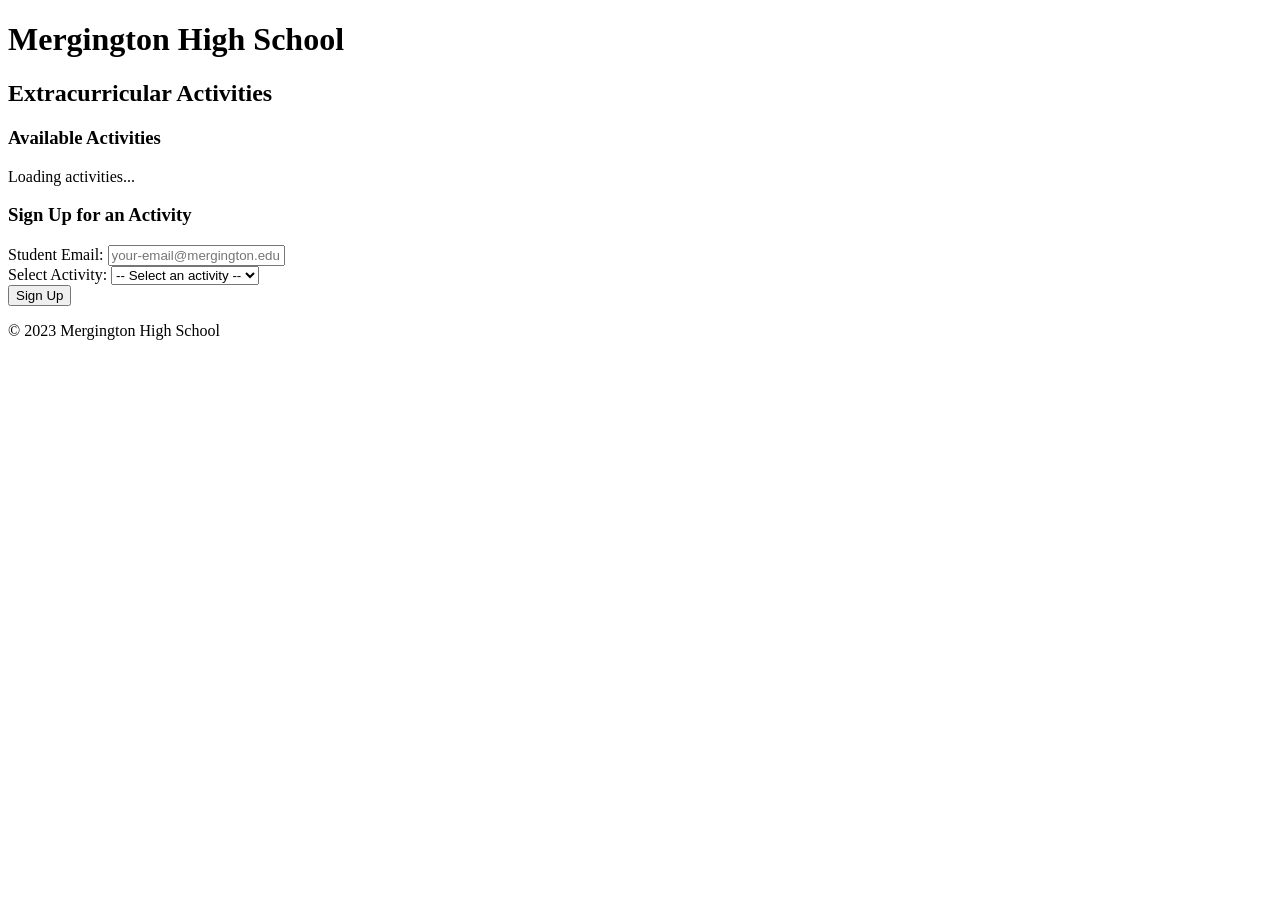
==== src/static/index.html @ f640790f "Initial commit" ====
<!DOCTYPE html>
<html lang="en">
  <head>
    <meta charset="UTF-8" />
    <meta name="viewport" content="width=device-width, initial-scale=1.0" />
    <title>Mergington High School Activities</title>
    <link rel="stylesheet" href="styles.css" />
  </head>
  <body>
    <header>
      <h1>Mergington High School</h1>
      <h2>Extracurricular Activities</h2>
    </header>

    <main>
      <section id="activities-container">
        <h3>Available Activities</h3>
        <div id="activities-list">
          <!-- Activities will be loaded here -->
          <p>Loading activities...</p>
        </div>
      </section>

      <section id="signup-container">
        <h3>Sign Up for an Activity</h3>
        <form id="signup-form">
          <div class="form-group">
            <label for="email">Student Email:</label>
            <input type="email" id="email" required placeholder="your-email@mergington.edu" />
          </div>
          <div class="form-group">
            <label for="activity">Select Activity:</label>
            <select id="activity" required>
              <option value="">-- Select an activity --</option>
              <!-- Activity options will be loaded here -->
            </select>
          </div>
          <button type="submit">Sign Up</button>
        </form>
        <div id="message" class="hidden"></div>
      </section>
    </main>

    <footer>
      <p>&copy; 2023 Mergington High School</p>
    </footer>

    <script src="app.js"></script>
  </body>
</html>
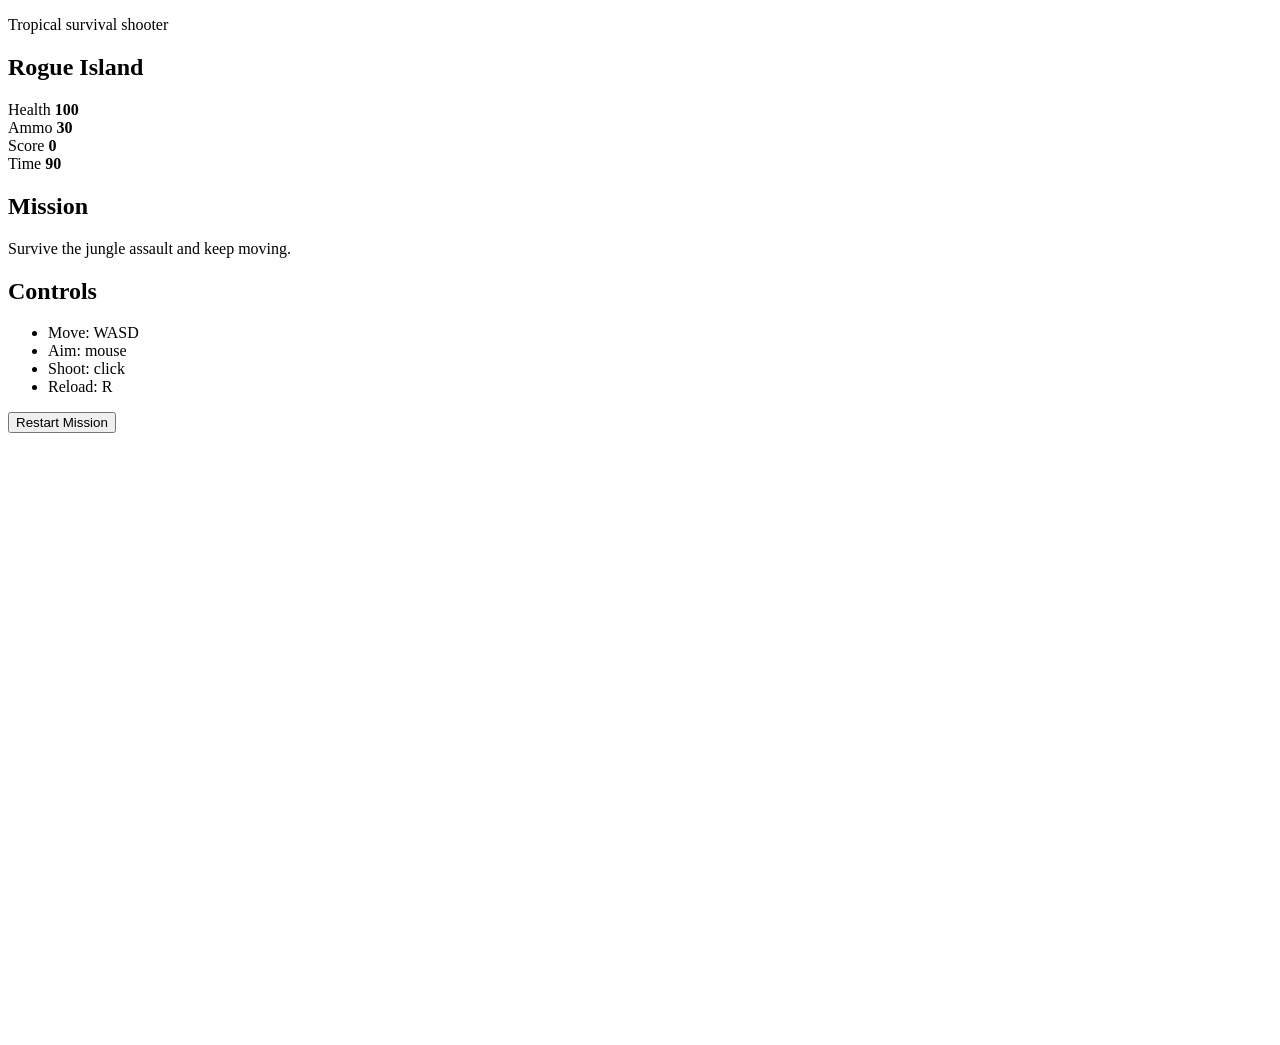
==== commit e44a71f0: "Replace the starter activity page with a playable tropical survival shooter game UI." ====
--- a/src/static/index.html
+++ b/src/static/index.html
@@ -3,47 +3,58 @@
   <head>
     <meta charset="UTF-8" />
     <meta name="viewport" content="width=device-width, initial-scale=1.0" />
-    <title>Mergington High School Activities</title>
+    <title>Rogue Island</title>
     <link rel="stylesheet" href="styles.css" />
   </head>
   <body>
-    <header>
-      <h1>Mergington High School</h1>
-      <h2>Extracurricular Activities</h2>
-    </header>
+    <div class="game-shell">
+      <aside class="hud-panel">
+        <div class="brand-block">
+          <p class="eyebrow">Tropical survival shooter</p>
+          <h1>Rogue Island</h1>
+        </div>
 
-    <main>
-      <section id="activities-container">
-        <h3>Available Activities</h3>
-        <div id="activities-list">
-          <!-- Activities will be loaded here -->
-          <p>Loading activities...</p>
+        <div class="stats-grid">
+          <div class="stat-box">
+            <span>Health</span>
+            <strong id="healthValue">100</strong>
+          </div>
+          <div class="stat-box">
+            <span>Ammo</span>
+            <strong id="ammoValue">30</strong>
+          </div>
+          <div class="stat-box">
+            <span>Score</span>
+            <strong id="scoreValue">0</strong>
+          </div>
+          <div class="stat-box">
+            <span>Time</span>
+            <strong id="timeValue">90</strong>
+          </div>
         </div>
-      </section>
 
-      <section id="signup-container">
-        <h3>Sign Up for an Activity</h3>
-        <form id="signup-form">
-          <div class="form-group">
-            <label for="email">Student Email:</label>
-            <input type="email" id="email" required placeholder="your-email@mergington.edu" />
-          </div>
-          <div class="form-group">
-            <label for="activity">Select Activity:</label>
-            <select id="activity" required>
-              <option value="">-- Select an activity --</option>
-              <!-- Activity options will be loaded here -->
-            </select>
-          </div>
-          <button type="submit">Sign Up</button>
-        </form>
-        <div id="message" class="hidden"></div>
-      </section>
-    </main>
+        <div class="mission-box">
+          <h2>Mission</h2>
+          <p id="statusMessage">Survive the jungle assault and keep moving.</p>
+        </div>
 
-    <footer>
-      <p>&copy; 2023 Mergington High School</p>
-    </footer>
+        <div class="controls-box">
+          <h2>Controls</h2>
+          <ul>
+            <li>Move: WASD</li>
+            <li>Aim: mouse</li>
+            <li>Shoot: click</li>
+            <li>Reload: R</li>
+          </ul>
+        </div>
+
+        <button id="restartButton" type="button">Restart Mission</button>
+      </aside>
+
+      <main class="arena-wrap">
+        <canvas id="gameCanvas" width="960" height="600" aria-label="Rogue Island game canvas"></canvas>
+      </main>
+    </div>
 
     <script src="app.js"></script>
   </body>
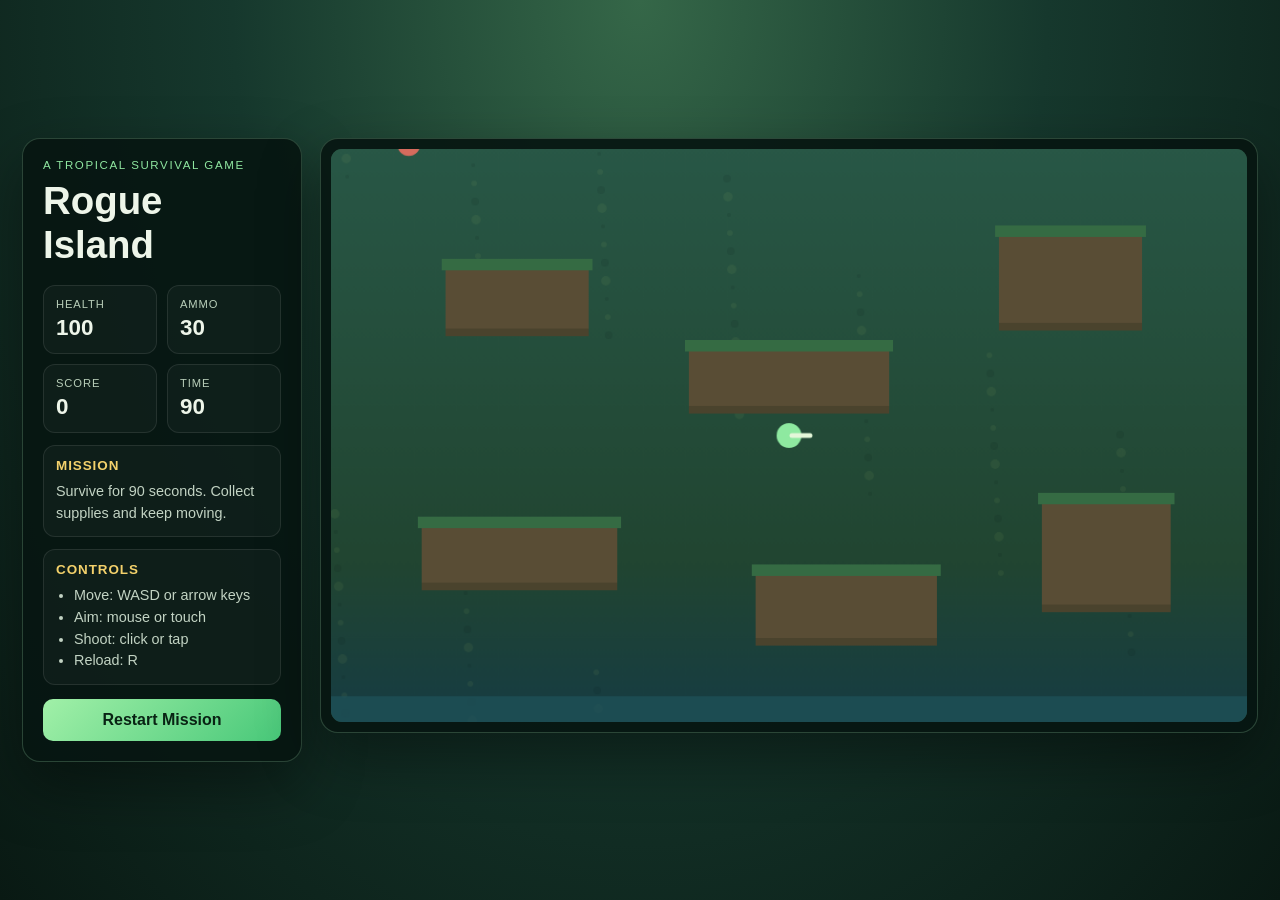
==== commit baa4033e: "Build playable browser-based Rogue Island survival shooter" ====
--- a/src/static/index.html
+++ b/src/static/index.html
@@ -1,61 +1,30 @@
 <!DOCTYPE html>
 <html lang="en">
-  <head>
-    <meta charset="UTF-8" />
-    <meta name="viewport" content="width=device-width, initial-scale=1.0" />
-    <title>Rogue Island</title>
-    <link rel="stylesheet" href="styles.css" />
-  </head>
-  <body>
-    <div class="game-shell">
-      <aside class="hud-panel">
-        <div class="brand-block">
-          <p class="eyebrow">Tropical survival shooter</p>
-          <h1>Rogue Island</h1>
-        </div>
-
-        <div class="stats-grid">
-          <div class="stat-box">
-            <span>Health</span>
-            <strong id="healthValue">100</strong>
-          </div>
-          <div class="stat-box">
-            <span>Ammo</span>
-            <strong id="ammoValue">30</strong>
-          </div>
-          <div class="stat-box">
-            <span>Score</span>
-            <strong id="scoreValue">0</strong>
-          </div>
-          <div class="stat-box">
-            <span>Time</span>
-            <strong id="timeValue">90</strong>
-          </div>
-        </div>
-
-        <div class="mission-box">
-          <h2>Mission</h2>
-          <p id="statusMessage">Survive the jungle assault and keep moving.</p>
-        </div>
-
-        <div class="controls-box">
-          <h2>Controls</h2>
-          <ul>
-            <li>Move: WASD</li>
-            <li>Aim: mouse</li>
-            <li>Shoot: click</li>
-            <li>Reload: R</li>
-          </ul>
-        </div>
-
-        <button id="restartButton" type="button">Restart Mission</button>
-      </aside>
-
-      <main class="arena-wrap">
-        <canvas id="gameCanvas" width="960" height="600" aria-label="Rogue Island game canvas"></canvas>
-      </main>
-    </div>
-
-    <script src="app.js"></script>
-  </body>
+<head>
+  <meta charset="UTF-8" />
+  <meta name="viewport" content="width=device-width, initial-scale=1.0" />
+  <title>Rogue Island — Jungle Survival</title>
+  <link rel="stylesheet" href="styles.css" />
+</head>
+<body>
+  <main class="game-shell">
+    <aside class="hud">
+      <p class="eyebrow">A tropical survival game</p>
+      <h1>Rogue Island</h1>
+      <div class="stats">
+        <div><span>Health</span><strong id="health">100</strong></div>
+        <div><span>Ammo</span><strong id="ammo">30</strong></div>
+        <div><span>Score</span><strong id="score">0</strong></div>
+        <div><span>Time</span><strong id="time">90</strong></div>
+      </div>
+      <section class="mission"><h2>Mission</h2><p id="message">Survive for 90 seconds. Collect supplies and keep moving.</p></section>
+      <section class="controls"><h2>Controls</h2><ul><li>Move: WASD or arrow keys</li><li>Aim: mouse or touch</li><li>Shoot: click or tap</li><li>Reload: R</li></ul></section>
+      <button id="restart" type="button">Restart Mission</button>
+    </aside>
+    <section class="arena" aria-label="Game area">
+      <canvas id="game" width="960" height="600" aria-label="Rogue Island game. Move with WASD, aim and shoot with your mouse."></canvas>
+    </section>
+  </main>
+  <script src="app.js"></script>
+</body>
 </html>
--- a/src/static/styles.css
+++ b/src/static/styles.css
@@ -0,0 +1,22 @@
+* { box-sizing: border-box; }
+:root { color-scheme: dark; font-family: "Segoe UI", Arial, sans-serif; color: #edf5e9; }
+body { margin: 0; min-height: 100vh; display: grid; place-items: center; padding: 22px; background: radial-gradient(ellipse at 50% 0%, #356748, #16382d 45%, #091913); }
+.game-shell { width: min(1280px, 100%); display: grid; grid-template-columns: 280px minmax(0, 1fr); gap: 18px; align-items: start; }
+.hud, .arena { background: rgba(7, 22, 18, .92); border: 1px solid rgba(187, 255, 197, .2); border-radius: 18px; box-shadow: 0 24px 60px #0006; }
+.hud { padding: 20px; }
+.eyebrow { margin: 0; color: #8fe6a0; text-transform: uppercase; letter-spacing: .14em; font-size: .72rem; }
+h1 { margin: 8px 0 18px; font-size: clamp(1.8rem, 3vw, 2.4rem); }
+.stats { display: grid; grid-template-columns: 1fr 1fr; gap: 10px; }
+.stats div, .mission, .controls { border: 1px solid #ffffff18; background: #ffffff08; border-radius: 12px; padding: 12px; }
+.stats span { display: block; color: #b7cdb8; text-transform: uppercase; font-size: .7rem; letter-spacing: .08em; }
+.stats strong { display: block; margin-top: 5px; font-size: 1.4rem; }
+.mission, .controls { margin-top: 12px; }
+h2 { margin: 0 0 8px; color: #f3d16b; font-size: .84rem; text-transform: uppercase; letter-spacing: .07em; }
+.mission p, .controls li { color: #c2d3c3; line-height: 1.5; font-size: .9rem; }
+.mission p { min-height: 2.7em; margin: 0; }
+.controls ul { margin: 0; padding-left: 18px; }
+button { width: 100%; margin-top: 14px; padding: 12px; border: 0; border-radius: 10px; background: linear-gradient(135deg, #a1f0a8, #48c879); color: #092314; font: inherit; font-weight: 750; cursor: pointer; }
+button:hover { filter: brightness(1.08); }
+.arena { padding: 10px; }
+canvas { display: block; width: 100%; height: auto; aspect-ratio: 8 / 5; border-radius: 11px; background: #234b36; cursor: crosshair; touch-action: none; }
+@media (max-width: 850px) { body { padding: 10px; } .game-shell { grid-template-columns: 1fr; } .arena { grid-row: 1; } .hud { grid-row: 2; } }
